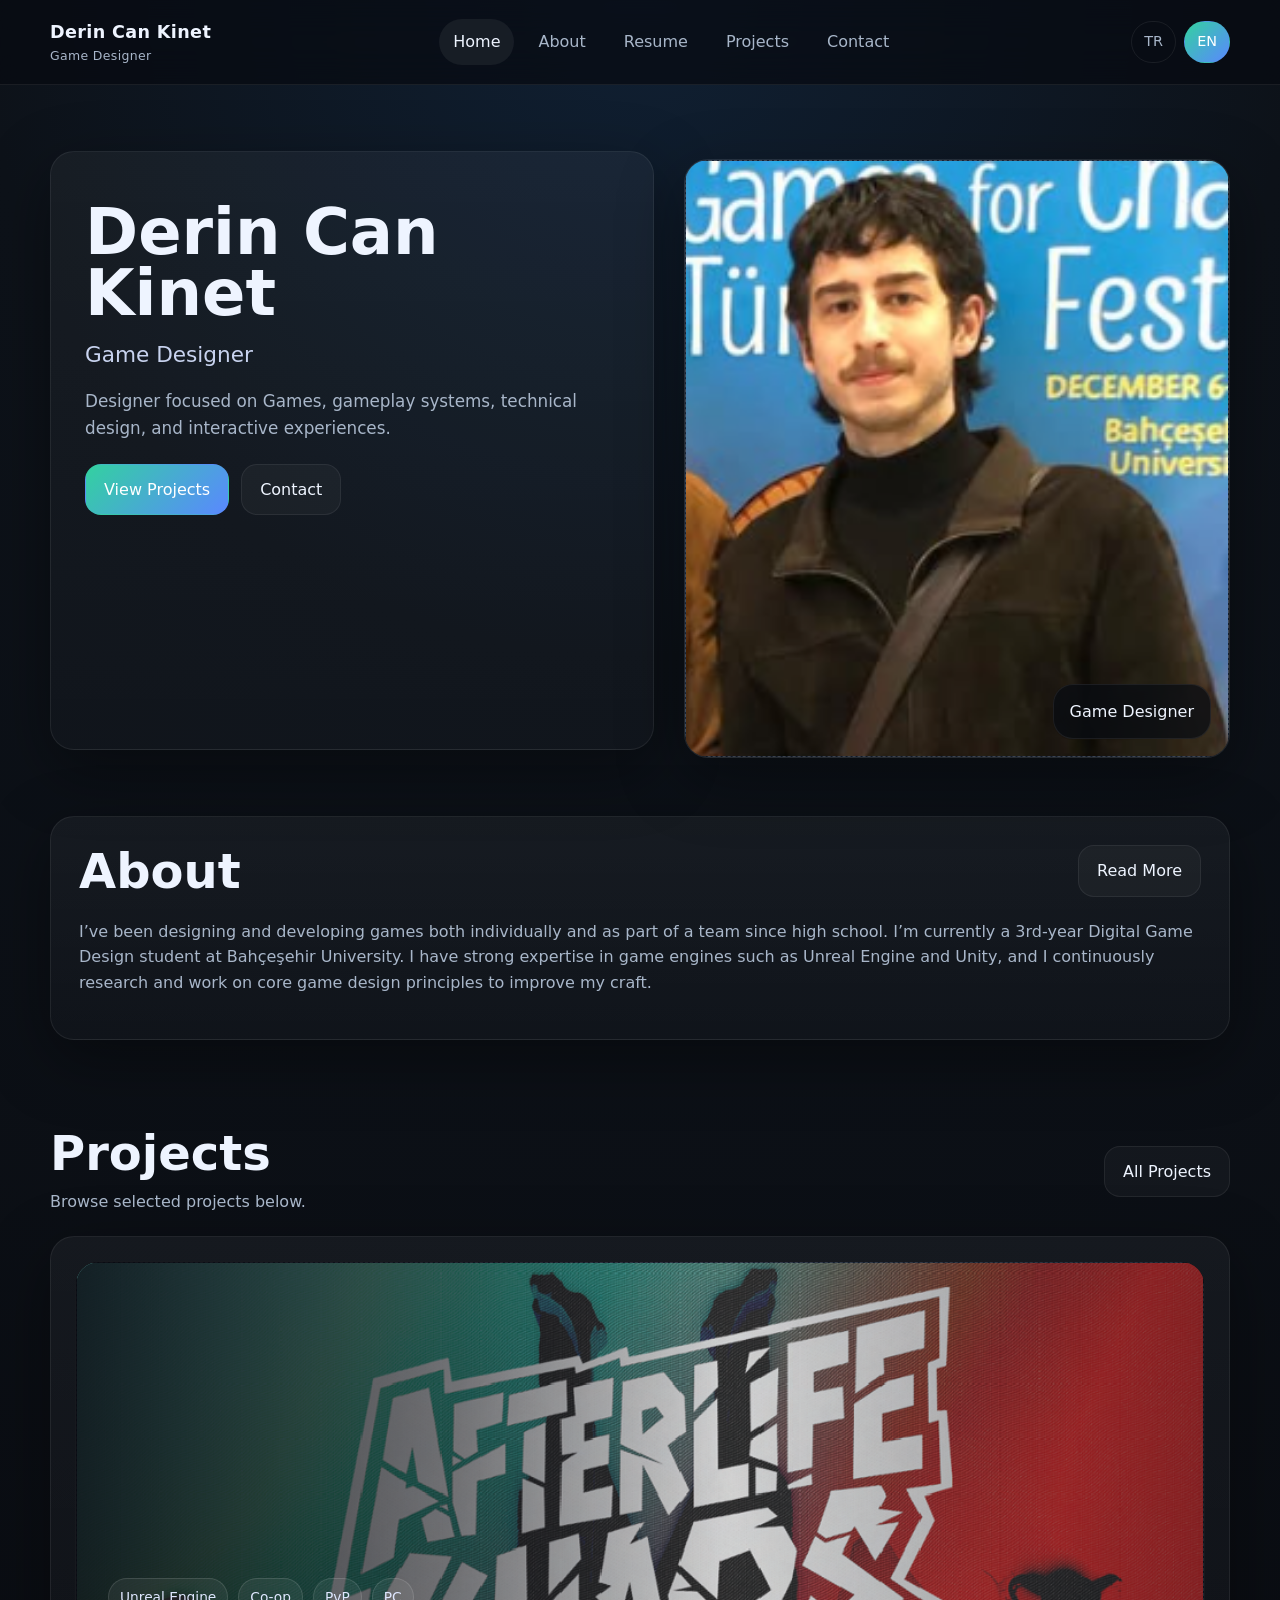
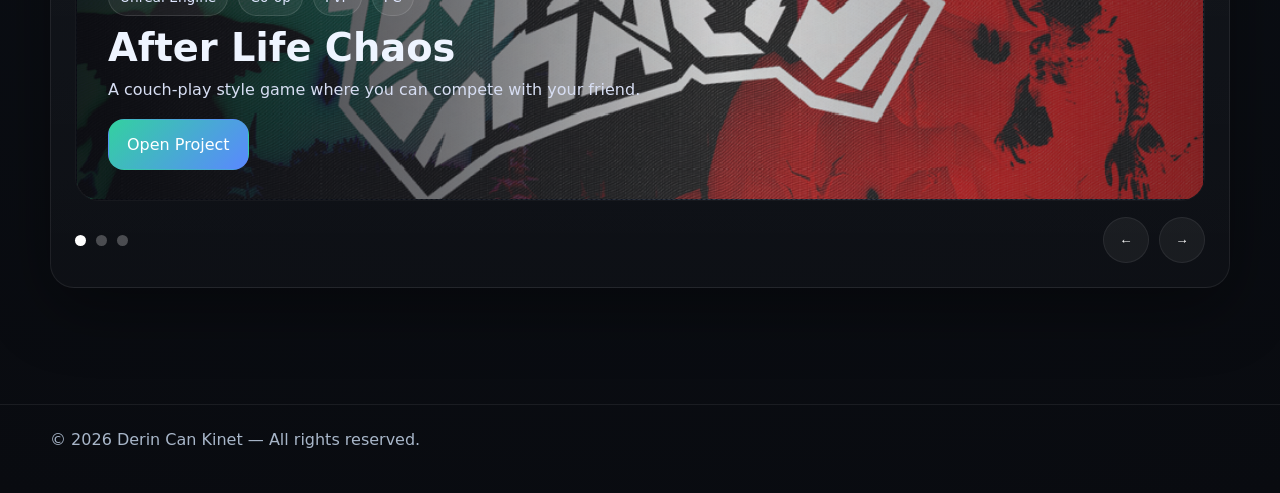
==== index.html @ e8aaa484 "File Location Changes" ====
<!doctype html>
<html lang="en">
<head>
  <meta charset="utf-8">
  <meta name="viewport" content="width=device-width, initial-scale=1">
  <title>Derin Can Kinet - Home</title>
  <link rel="stylesheet" href="assets/css/style.css">
  <link rel="stylesheet" href="assets/css/static-extra.css">
</head>
<body>

<header class="site-header">
  <div class="container header-row">
    <a class="brand" class="active" href="index.html">Derin Can Kinet<small>Game Designer</small></a>
    <button class="btn menu-toggle" type="button" data-menu-toggle>Menu</button>
    <div class="main-nav-wrap" data-menu-panel>
      <nav class="main-nav" aria-label="Primary">
        <a class="active" href="index.html">Home</a>
        <a href="about.html">About</a>
        <a href="resume.html">Resume</a>
        <a href="projects.html">Projects</a>
        <a href="contact.html">Contact</a>
      </nav>
    </div>
    <div class="lang-switch"><a href="#">TR</a><a class="is-active" href="#">EN</a></div>
  </div>
</header>

<main class="site-main">
<div class="container">
  <section class="hero section">
    <div class="hero-grid">
      <div class="card hero-copy">
        <h1>Derin Can Kinet</h1>
        <div class="role">Game Designer</div>
        <div class="summary">Designer focused on Games, gameplay systems, technical design, and interactive experiences.</div>
        <div class="cta-row">
          <a class="btn primary" href="projects.html">View Projects</a>
          <a class="btn" href="contact.html">Contact</a>
        </div>
      </div>
      <div class="card hero-media">
        <div class="hero-media-placeholder"> <img src ="assets/img/ben2.png"> </div>
        <div class="profile-badge">Game Designer</div>
      </div>
    </div>
  </section>

  <section class="section">
    <div class="card about-snippet">
      <div class="section-head">
        <div><h2>About</h2></div>
        <a class="btn" href="about.html">Read More</a>
      </div>
      <div class="content"><p>I’ve been designing and developing games both individually and as part of a team since high school. I’m currently a 3rd-year Digital Game Design student at Bahçeşehir University. I have strong expertise in game engines such as Unreal Engine and Unity, and I continuously research and work on core game design principles to improve my craft.</p></div>
    </div>
  </section>

  <section class="section">
    <div class="section-head">
      <div>
        <h2>Projects</h2>
        <p>Browse selected projects below.</p>
      </div>
      <a class="btn" href="projects.html">All Projects</a>
    </div>
    <div class="card slider-shell">
      <div class="game-slider" data-game-slider>
        <div class="slide-track">
          <article class="slide-item is-active" data-slide>
            <div class="project-media-placeholder"><img src="assets/img/afterlifechaoswallpaperindex.png"></div>
            <div class="slide-overlay"></div>
            <div class="slide-copy">
              <div class="meta-line"><span class="pill">Unreal Engine</span><span class="pill">Co-op</span><span class="pill">PvP</span><span class="pill">PC</span></div>
              <h3>After Life Chaos</h3>
              <p>A couch-play style game where you can compete with your friend.</p>
              <a class="btn primary" href="project-one.html">Open Project</a>
            </div>
          </article>
          <article class="slide-item" data-slide>
            <div class="project-media-placeholder"> <img src="assets/img/AlchemistWallpaper2.png"></div>
            <div class="slide-overlay"></div>
            <div class="slide-copy">
              <div class="meta-line"><span class="pill">Unreal Engine</span><span class="pill">Simulation</span><span class="pill">PC</span></div>
              <h3>Alchemist(Ongoing)</h3>
              <p>In this single-player game, your goal is to make a profit from your shop and expand it.</p>
              <a class="btn primary" href="project-two.html">Open Project</a>
            </div>
          </article>
          <article class="slide-item" data-slide>
            <div class="project-media-placeholder"> <img src="assets/img/DynastyWarriorsWallpaper.png"></div>
            <div class="slide-overlay"></div>
            <div class="slide-copy">
              <div class="meta-line"><span class="pill">Unreal Engine</span><span class="pill">Combat</span><span class="pill">VR</span></div>
              <h3>Dynasty Warriors</h3>
              <p>Cut down the enemies coming at you in various ways, and surprise them by quickly changing your attack direction with swift moves.</p>
              <a class="btn primary" href="project-three.html">Open Project</a>
            </div>
          </article>
        </div>
        <div class="slider-controls">
          <div class="slider-dots"><button class="slider-dot is-active" data-slide-dot="0"></button><button class="slider-dot" data-slide-dot="1"></button><button class="slider-dot" data-slide-dot="2"></button></div>
          <div class="slider-nav"><button type="button" data-slide-prev aria-label="Previous">←</button><button type="button" data-slide-next aria-label="Next">→</button></div>
        </div>
      </div>
    </div>
  </section>
</div>
</main>

<footer class="site-footer"><div class="container">© 2026 Derin Can Kinet — All rights reserved.</div></footer>
<script src="assets/js/main.js"></script>

</body>
</html>
---- assets/css/style.css ----
/*
Theme Name: Derin Can Kinet Portfolio
Theme URI: https://example.com/
Author: OpenAI
Description: Multipage WordPress portfolio theme customized for Derin Can Kinet with editable homepage slider, bilingual TR/EN content, project detail pages, resume, and contact sections.
Version: 1.1.0
Requires at least: 6.0
Tested up to: 6.8
Requires PHP: 7.4
Text Domain: derincankinetportfolio
*/

:root{
  --bg:#0b0d12;
  --bg-soft:#151a20;
  --card:#171d24;
  --text:#eef4ff;
  --muted:#a8b6c9;
  --line:rgba(255,255,255,.07);
  --accent:#33d1a0;
  --accent-2:#5a88ff;
  --container:1180px;
  --radius:24px;
  --shadow:0 20px 65px rgba(0,0,0,.38);
}
*{box-sizing:border-box}
html{scroll-behavior:smooth}
body{
  margin:0;
  font-family:Inter,system-ui,-apple-system,BlinkMacSystemFont,"Segoe UI",sans-serif;
  background:radial-gradient(circle at top,#102033 0,#0d1219 30%,#090b10 100%);
  color:var(--text);
  line-height:1.6;
}
a{color:inherit;text-decoration:none}
img,video{max-width:100%;height:auto;display:block}
.container{width:min(var(--container),calc(100% - 32px));margin-inline:auto}
.site-header{position:sticky;top:0;z-index:50;background:rgba(8,10,17,.72);backdrop-filter:blur(18px);border-bottom:1px solid var(--line)}
.header-row{display:flex;align-items:center;justify-content:space-between;gap:24px;min-height:84px}
.brand{font-weight:800;letter-spacing:.02em;font-size:1.1rem}
.brand small{display:block;color:var(--muted);font-weight:500;font-size:.78rem}
.main-nav{display:flex;align-items:center;gap:10px;flex-wrap:wrap}
.main-nav a{padding:10px 14px;border-radius:999px;color:var(--muted);transition:.2s}
.main-nav a:hover,.main-nav a.active{background:rgba(255,255,255,.06);color:var(--text)}
.lang-switch{display:flex;align-items:center;gap:8px}
.lang-switch a{font-size:.9rem;padding:8px 12px;border:1px solid var(--line);border-radius:999px;color:var(--muted)}
.lang-switch a.is-active{background:linear-gradient(135deg,var(--accent),var(--accent-2));color:white;border-color:transparent}
main.site-main{padding:28px 0 72px}
.section{padding:44px 0}
.section-head{display:flex;align-items:center;justify-content:space-between;gap:20px;margin-bottom:22px}
.section-head h1,.section-head h2{margin:0;font-size:clamp(1.8rem,4vw,3rem);line-height:1.05}
.section-head p{margin:10px 0 0;color:var(--muted);max-width:760px}
.hero{padding:38px 0 22px}
.hero-grid{display:grid;grid-template-columns:1.05fr .95fr;gap:30px;align-items:stretch}
.card{background:linear-gradient(180deg,rgba(255,255,255,.045),rgba(255,255,255,.02));border:1px solid var(--line);border-radius:var(--radius);box-shadow:var(--shadow)}
.hero-copy{padding:34px}
.eyebrow{display:inline-flex;gap:8px;align-items:center;background:rgba(51,209,160,.12);border:1px solid rgba(51,209,160,.22);padding:8px 12px;border-radius:999px;color:#d7fff3;font-size:.9rem}
.hero h1{font-size:clamp(2.4rem,5vw,4.8rem);line-height:.95;margin:16px 0 14px}
.hero .role{font-size:clamp(1rem,2vw,1.35rem);color:#c8d3ef;margin-bottom:16px}
.hero .summary{font-size:1.05rem;color:var(--muted);max-width:62ch}
.cta-row{display:flex;gap:12px;flex-wrap:wrap;margin-top:22px}
.btn{display:inline-flex;align-items:center;justify-content:center;gap:8px;padding:12px 18px;border-radius:16px;border:1px solid var(--line);background:rgba(255,255,255,.035)}
.btn.primary{background:linear-gradient(135deg,var(--accent),var(--accent-2));border-color:transparent;color:#fff}
.hero-media{overflow:hidden;position:relative;min-height:420px;transform:translateY(8px)}
.hero-media img{width:100%;height:100%;object-fit:cover}
.profile-badge{position:absolute;right:18px;bottom:18px;padding:14px 16px;background:rgba(8,12,18,.72);backdrop-filter:blur(18px);border:1px solid var(--line);border-radius:20px}
.about-snippet{padding:28px}
.about-snippet .content{color:var(--muted)}
.slider-shell{padding:24px;overflow:hidden}
.game-slider{position:relative}
.slide-track{position:relative;min-height:540px;border-radius:24px;overflow:hidden;border:1px solid var(--line);background:#05070d}
.slide-item{position:absolute;inset:0;opacity:0;visibility:hidden;transition:opacity .6s ease, transform .6s ease;transform:scale(1.02)}
.slide-item.is-active{opacity:1;visibility:visible;transform:scale(1)}
.slide-item img,.slide-item video{width:100%;height:100%;object-fit:cover;background:#000}
.slide-overlay{position:absolute;inset:0;background:linear-gradient(90deg,rgba(7,8,14,.88) 0,rgba(7,8,14,.55) 34%,rgba(7,8,14,.15) 58%,rgba(7,8,14,.45) 100%)}
.slide-copy{position:absolute;left:32px;bottom:30px;max-width:min(560px,calc(100% - 64px));z-index:2}
.slide-copy h3{font-size:clamp(1.7rem,3vw,3rem);line-height:1.02;margin:0 0 10px}
.slide-copy p{margin:0 0 16px;color:#d7def3}
.meta-line{display:flex;gap:10px;flex-wrap:wrap;margin-bottom:12px}
.pill{display:inline-flex;padding:7px 11px;border:1px solid rgba(255,255,255,.12);border-radius:999px;color:#dfe7ff;font-size:.86rem;background:rgba(255,255,255,.06)}
.slider-controls{display:flex;justify-content:space-between;align-items:center;gap:18px;margin-top:16px}
.slider-dots{display:flex;gap:10px;flex-wrap:wrap}
.slider-dot{width:11px;height:11px;border-radius:50%;background:rgba(255,255,255,.25);border:none;cursor:pointer;padding:0}
.slider-dot.is-active{background:#fff}
.slider-nav{display:flex;gap:10px}
.slider-nav button{width:46px;height:46px;border-radius:50%;border:1px solid var(--line);background:rgba(255,255,255,.05);color:#fff;cursor:pointer}
.grid-2{display:grid;grid-template-columns:1fr 1fr;gap:24px}
.content-block{padding:28px}
.content-block .richtext,.project-content,.page-content{color:#d7def3}
.content-block .richtext p,.project-content p,.page-content p{margin-top:0}
.projects-grid{display:grid;grid-template-columns:repeat(3,1fr);gap:22px}
.project-card{overflow:hidden}
.project-card .thumb{aspect-ratio:16/10;background:#090b11}
.project-card .thumb img,.project-card .thumb video{width:100%;height:100%;object-fit:cover}
.project-card .body{padding:20px}
.project-card h3{margin:0 0 8px;font-size:1.3rem}
.project-card p{margin:0 0 14px;color:var(--muted)}
.contact-list{display:grid;gap:14px}
.contact-item{padding:16px 18px;border-radius:18px;background:rgba(255,255,255,.03);border:1px solid var(--line)}
.single-hero{display:grid;grid-template-columns:1.05fr .95fr;gap:26px;align-items:start}
.single-media{overflow:hidden}
.single-media img,.single-media video{width:100%;height:100%;object-fit:cover;min-height:420px;background:#000}
.post-nav{display:flex;justify-content:space-between;gap:16px;margin-top:28px}
.site-footer{padding:22px 0 40px;border-top:1px solid var(--line);color:var(--muted)}
.menu-toggle{display:none}
@media (max-width: 980px){
  .hero-grid,.grid-2,.single-hero,.projects-grid{grid-template-columns:1fr}
  .slide-track{min-height:480px}
}
@media (max-width: 760px){
  .header-row{align-items:flex-start;padding:14px 0}
  .menu-toggle{display:inline-flex}
  .main-nav-wrap{display:none;width:100%}
  .main-nav-wrap.is-open{display:block}
  .main-nav{flex-direction:column;align-items:stretch;margin-top:12px}
  .main-nav a{padding:12px 0;border-radius:0;border-bottom:1px solid var(--line)}
  .hero-copy,.about-snippet,.slider-shell,.content-block{padding:22px}
  .slide-copy{left:18px;right:18px;bottom:18px;max-width:none}
  .slide-track{min-height:400px}
}
.screen-reader-text{position:absolute;left:-9999px}
---- assets/css/static-extra.css ----
.hero-media-placeholder,.project-media-placeholder{width:100%;height:100%;min-height:420px;display:grid;place-items:center;background:linear-gradient(135deg,#101723,#18263a);color:#dce6ff;border-radius:24px;border:1px dashed rgba(255,255,255,.18)}
.project-media-placeholder.small{min-height:280px;border-radius:0}
.project-card .thumb{display:block}
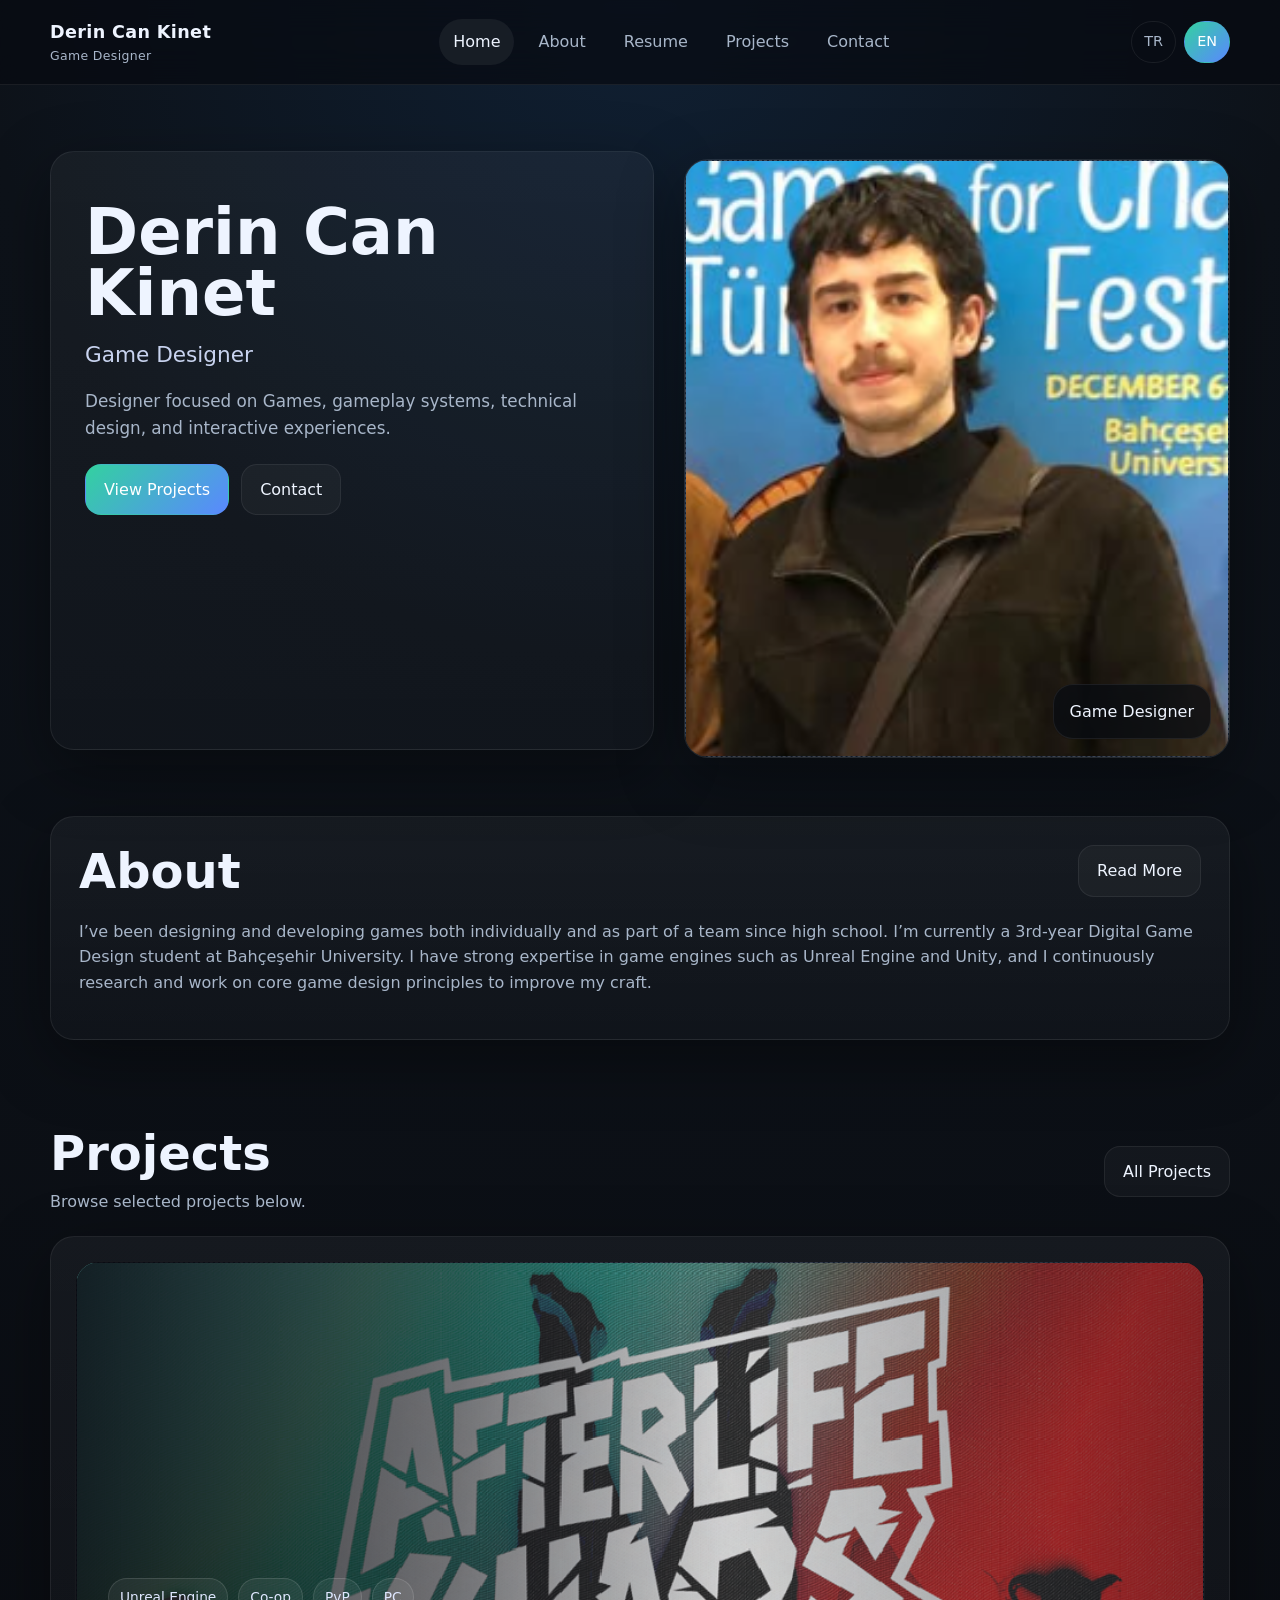
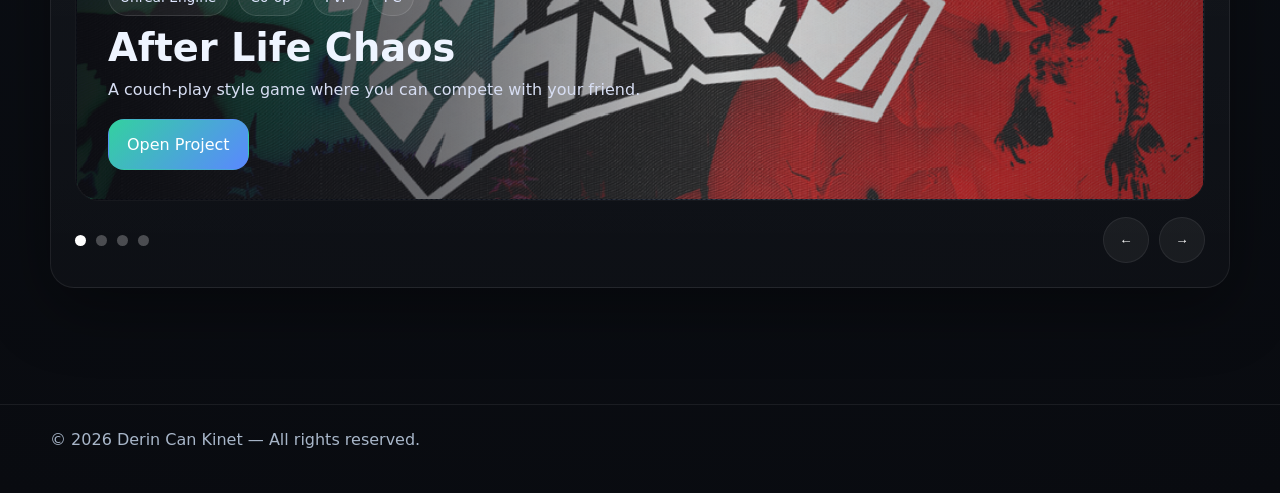
==== commit f487efeb: "HOİ4" ====
--- a/index.html
+++ b/index.html
@@ -97,9 +97,19 @@
               <a class="btn primary" href="project-three.html">Open Project</a>
             </div>
           </article>
+           <article class="slide-item" data-slide>
+            <div class="project-media-placeholder"> <img src="assets/img/hoi4wallpaper.png"></div>
+            <div class="slide-overlay"></div>
+            <div class="slide-copy">
+              <div class="meta-line"><span class="pill">QA</span></div>
+              <h3>Hearts Of Iron 4 QA</h3>
+              <p>Cut down the enemies coming at you in various ways, and surprise them by quickly changing your attack direction with swift moves.</p>
+              <a class="btn primary" href="project-four.html">Open Project</a>
+            </div>
+          </article>
         </div>
         <div class="slider-controls">
-          <div class="slider-dots"><button class="slider-dot is-active" data-slide-dot="0"></button><button class="slider-dot" data-slide-dot="1"></button><button class="slider-dot" data-slide-dot="2"></button></div>
+          <div class="slider-dots"><button class="slider-dot is-active" data-slide-dot="0"></button><button class="slider-dot" data-slide-dot="1"></button><button class="slider-dot" data-slide-dot="2"></button><button class="slider-dot" data-slide-dot="3"></button></div>
           <div class="slider-nav"><button type="button" data-slide-prev aria-label="Previous">←</button><button type="button" data-slide-next aria-label="Next">→</button></div>
         </div>
       </div>
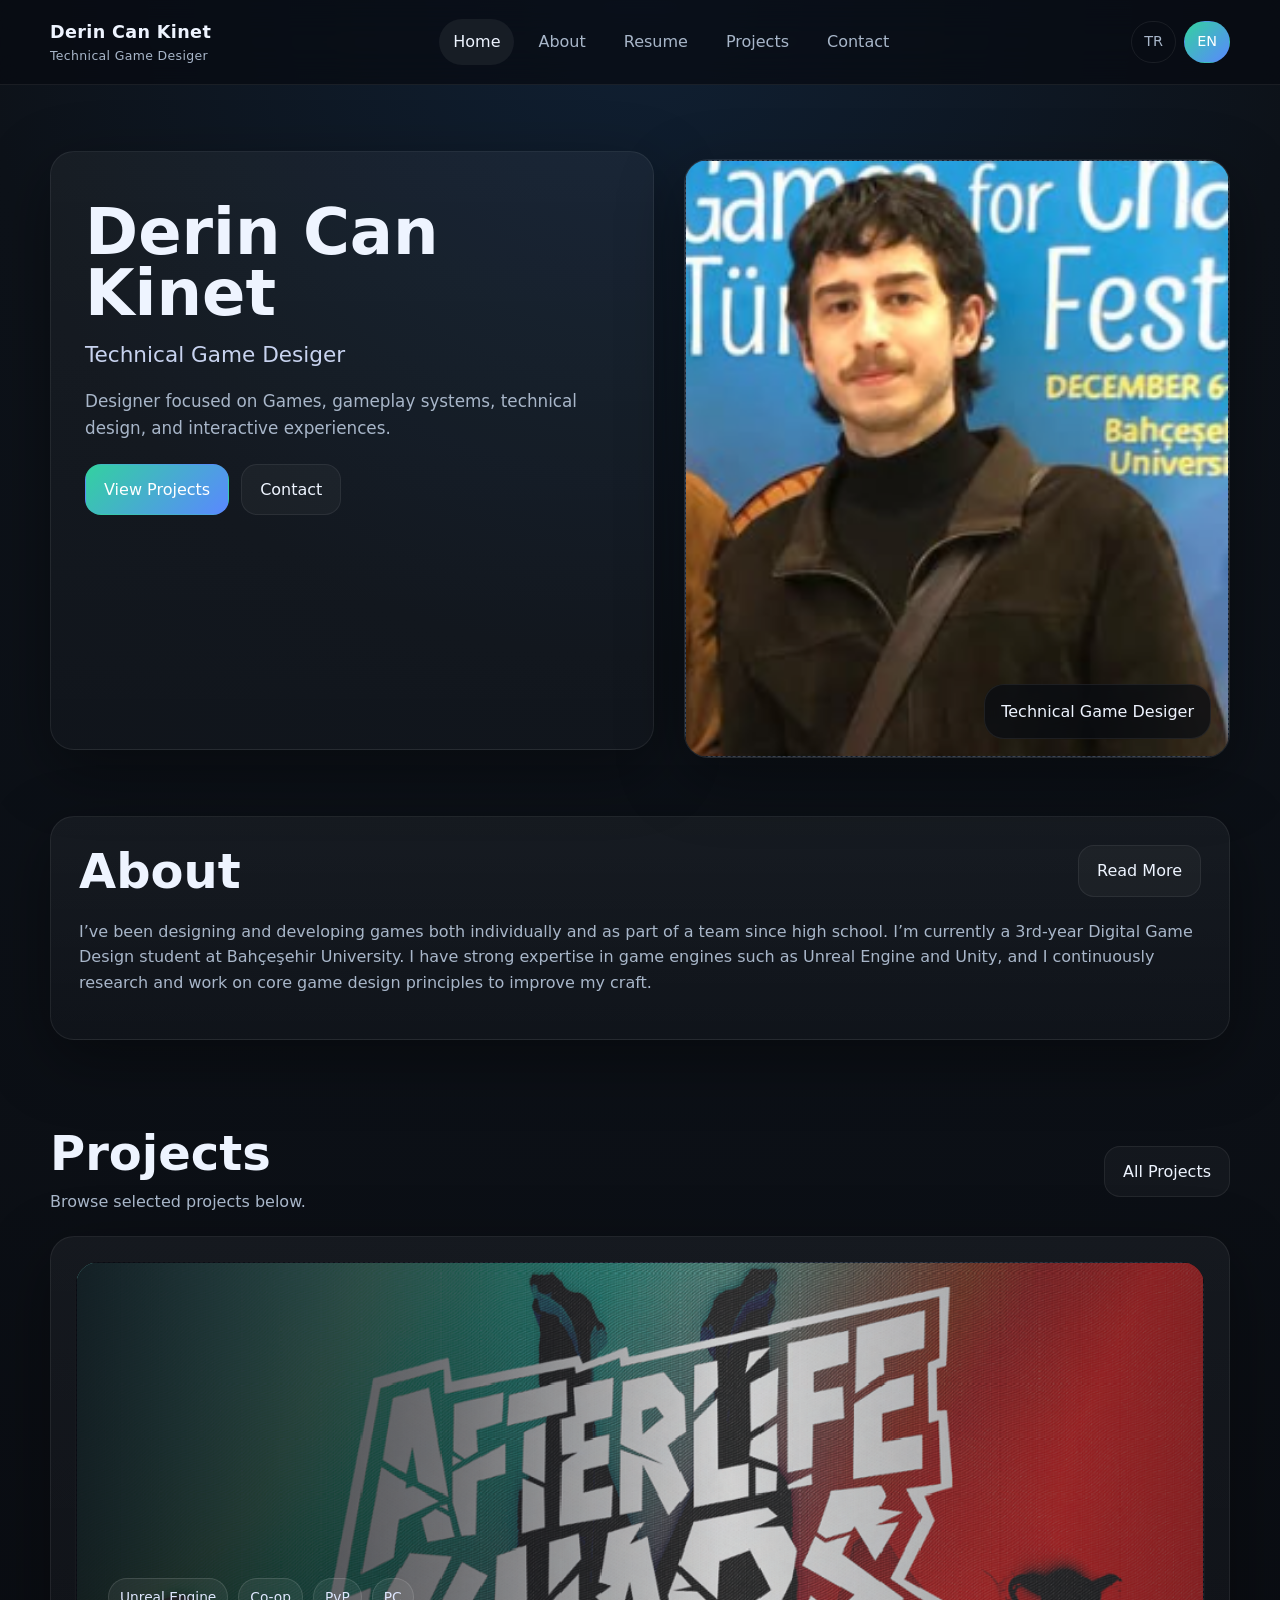
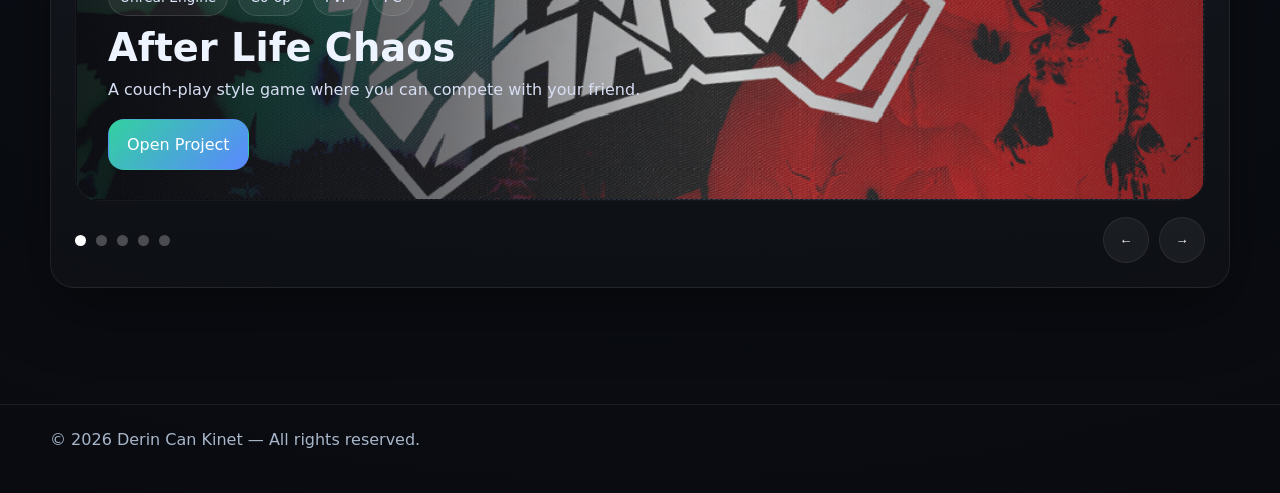
==== commit 65e27011: "Final" ====
--- a/index.html
+++ b/index.html
@@ -11,7 +11,7 @@
 
 <header class="site-header">
   <div class="container header-row">
-    <a class="brand" class="active" href="index.html">Derin Can Kinet<small>Game Designer</small></a>
+    <a class="brand" class="active" href="index.html">Derin Can Kinet<small>Technical Game Desiger</small></a>
     <button class="btn menu-toggle" type="button" data-menu-toggle>Menu</button>
     <div class="main-nav-wrap" data-menu-panel>
       <nav class="main-nav" aria-label="Primary">
@@ -32,7 +32,7 @@
     <div class="hero-grid">
       <div class="card hero-copy">
         <h1>Derin Can Kinet</h1>
-        <div class="role">Game Designer</div>
+        <div class="role">Technical Game Desiger</div>
         <div class="summary">Designer focused on Games, gameplay systems, technical design, and interactive experiences.</div>
         <div class="cta-row">
           <a class="btn primary" href="projects.html">View Projects</a>
@@ -41,7 +41,7 @@
       </div>
       <div class="card hero-media">
         <div class="hero-media-placeholder"> <img src ="assets/img/ben2.png"> </div>
-        <div class="profile-badge">Game Designer</div>
+        <div class="profile-badge">Technical Game Desiger</div>
       </div>
     </div>
   </section>
@@ -97,7 +97,7 @@
               <a class="btn primary" href="project-three.html">Open Project</a>
             </div>
           </article>
-           <article class="slide-item" data-slide>
+          <article class="slide-item" data-slide>
             <div class="project-media-placeholder"> <img src="assets/img/hoi4wallpaper.png"></div>
             <div class="slide-overlay"></div>
             <div class="slide-copy">
@@ -107,9 +107,19 @@
               <a class="btn primary" href="project-four.html">Open Project</a>
             </div>
           </article>
+           <article class="slide-item" data-slide>
+            <div class="project-media-placeholder"> <img src="assets/img/warlordsWallpaper.png"></div>
+            <div class="slide-overlay"></div>
+            <div class="slide-copy">
+              <div class="meta-line"><span class="pill">Boardgame</span><span class="pill">Multiplayer</span><span class="pill">Strategy</span></div>
+              <h3>Warlords</h3>
+              <p>Cut down the enemies coming at you in various ways, and surprise them by quickly changing your attack direction with swift moves.</p>
+              <a class="btn primary" href="project-five.html">Open Project</a>
+            </div>
+          </article>
         </div>
         <div class="slider-controls">
-          <div class="slider-dots"><button class="slider-dot is-active" data-slide-dot="0"></button><button class="slider-dot" data-slide-dot="1"></button><button class="slider-dot" data-slide-dot="2"></button><button class="slider-dot" data-slide-dot="3"></button></div>
+          <div class="slider-dots"><button class="slider-dot is-active" data-slide-dot="0"></button><button class="slider-dot" data-slide-dot="1"></button><button class="slider-dot" data-slide-dot="2"></button><button class="slider-dot" data-slide-dot="3"></button><button class="slider-dot" data-slide-dot="4"></button></div>
           <div class="slider-nav"><button type="button" data-slide-prev aria-label="Previous">←</button><button type="button" data-slide-next aria-label="Next">→</button></div>
         </div>
       </div>
